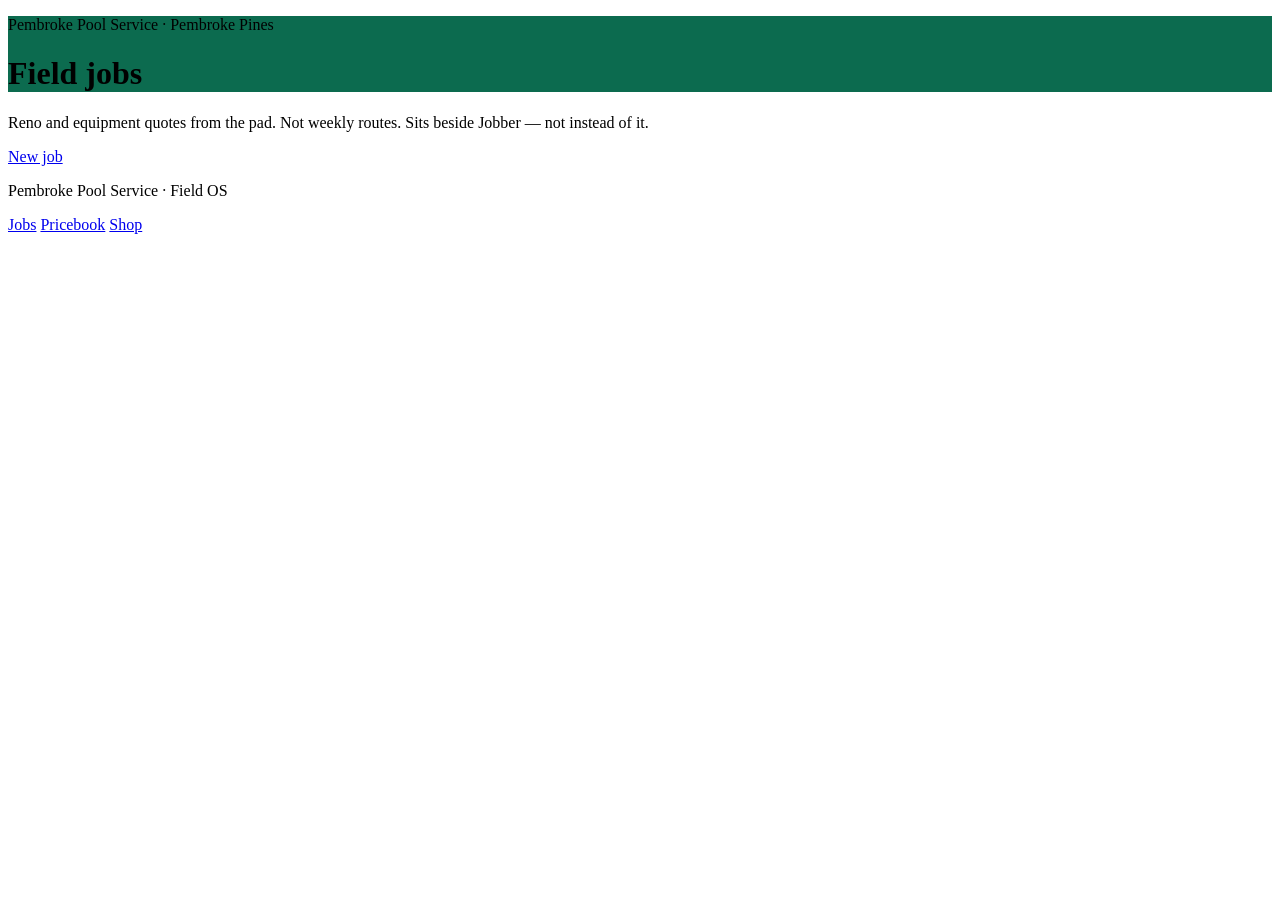
==== index.html @ 98e50438 "Add Field OS SPA HTML for home, jobs, and new job" ====
<!DOCTYPE html>
<html lang="en">
<head>
<meta charset="utf-8"/>
<meta name="viewport" content="width=device-width, initial-scale=1, maximum-scale=1"/>
<meta name="theme-color" content="#0C6B4F"/>
<title>Field OS — Pembroke Pool Service</title>
<meta name="description" content="Field quoting for Broward pool shops. Photo the pad, talk the scene, price the work. Sits beside Jobber."/>
<link rel="icon" href="/field-os-demo/icon.svg" sizes="any" type="image/svg+xml"/>
<link rel="stylesheet" href="/field-os-demo/app.css"/>
</head>
<body class="antialiased">
<div id="root">
<div class="min-h-dvh bg-pad-sand">
<div class="mx-auto flex min-h-dvh w-full max-w-phone flex-col border-x-2 border-pad-line/10 bg-pad-sand">
<header class="sticky top-0 z-20 border-b-4 px-4 pb-3 pt-4 text-white" style="background:#0C6B4F;border-color:#084536">
<p class="text-[11px] font-bold uppercase tracking-[0.16em] text-white/80">Pembroke Pool Service · Pembroke Pines</p>
<div class="mt-1 flex items-center gap-3"><h1 class="text-[22px] font-black leading-tight">Field jobs</h1></div>
</header>
<main class="flex-1 px-4 py-4">
<p class="mb-4 text-[15px] font-bold leading-snug">Reno and equipment quotes from the pad. Not weekly routes. Sits beside Jobber — not instead of it.</p>
<a class="mb-5 flex min-h-tap items-center justify-center rounded-2xl bg-pad-green text-[18px] font-black text-white" href="/field-os-demo/jobs/new/">New job</a>
<p class="mt-6 text-[12px] font-bold text-pad-ink/60">Pembroke Pool Service · Field OS</p>
</main>
<nav class="sticky bottom-0 grid grid-cols-3 gap-1 border-t-2 border-pad-line bg-pad-card p-2">
<a class="flex min-h-tap flex-col items-center justify-center rounded-xl text-[12px] font-black" href="/field-os-demo/">Jobs</a>
<a class="flex min-h-tap flex-col items-center justify-center rounded-xl text-[12px] font-black" href="/field-os-demo/pricebook/">Pricebook</a>
<a class="flex min-h-tap flex-col items-center justify-center rounded-xl text-[12px] font-black" href="/field-os-demo/settings/">Shop</a>
</nav>
</div>
</div>
</div>
<script src="/field-os-demo/app.js"></script>
</body>
</html>
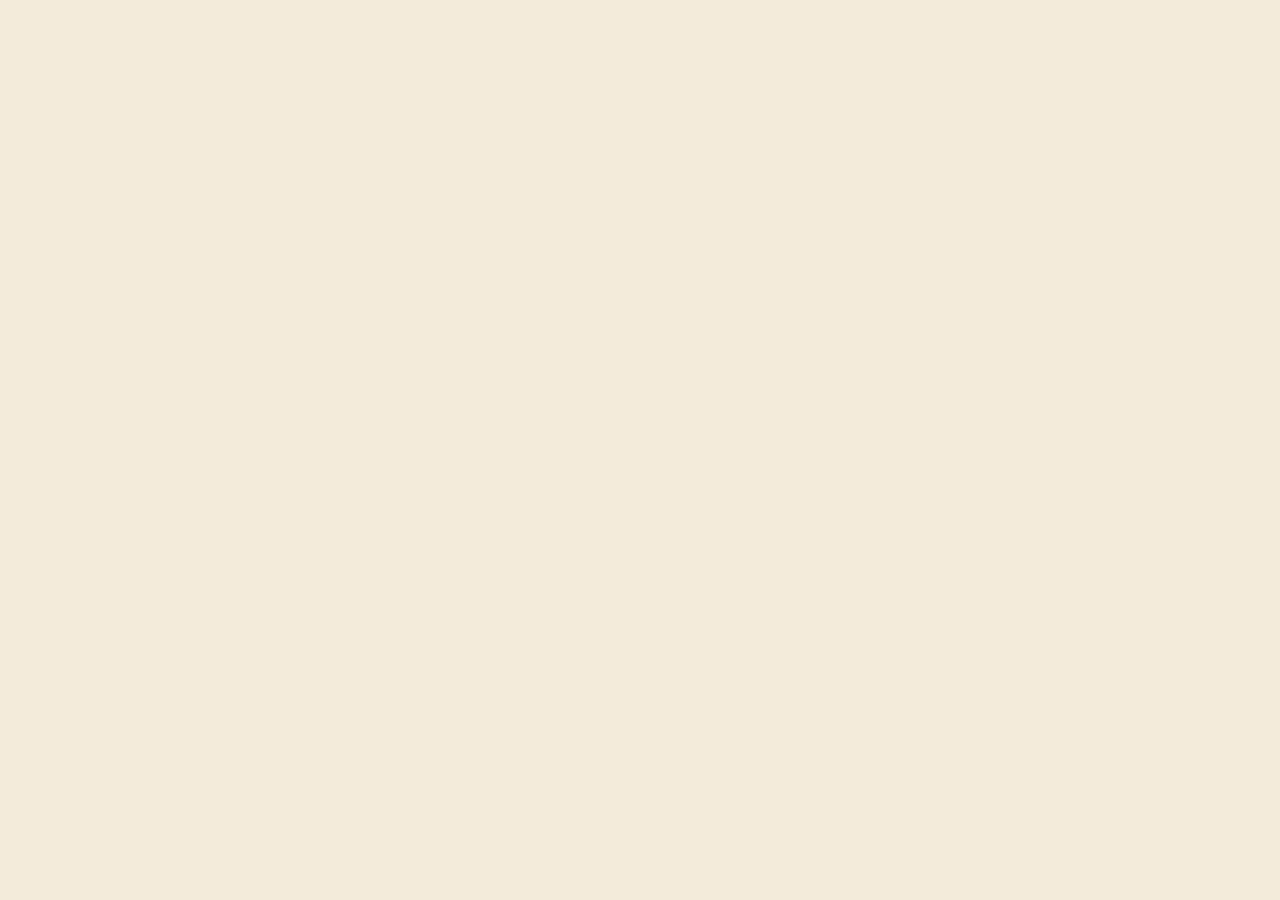
==== commit 7e6f4072: "Replace broken Next export with compact Field OS vanilla SPA for GitHub Pages" ====
--- a/index.html
+++ b/index.html
@@ -1,35 +1,16 @@
-<!DOCTYPE html>
+<!doctype html>
 <html lang="en">
 <head>
-<meta charset="utf-8"/>
-<meta name="viewport" content="width=device-width, initial-scale=1, maximum-scale=1"/>
-<meta name="theme-color" content="#0C6B4F"/>
-<title>Field OS — Pembroke Pool Service</title>
-<meta name="description" content="Field quoting for Broward pool shops. Photo the pad, talk the scene, price the work. Sits beside Jobber."/>
-<link rel="icon" href="/field-os-demo/icon.svg" sizes="any" type="image/svg+xml"/>
-<link rel="stylesheet" href="/field-os-demo/app.css"/>
+  <meta charset="utf-8">
+  <meta name="viewport" content="width=device-width, initial-scale=1, viewport-fit=cover">
+  <meta name="theme-color" content="#0C6B4F">
+  <meta name="apple-mobile-web-app-capable" content="yes">
+  <title>Field OS — Pembroke Pool Service</title>
+  <link rel="icon" href="./icon.svg" type="image/svg+xml">
+  <link rel="stylesheet" href="./styles.css">
 </head>
-<body class="antialiased">
-<div id="root">
-<div class="min-h-dvh bg-pad-sand">
-<div class="mx-auto flex min-h-dvh w-full max-w-phone flex-col border-x-2 border-pad-line/10 bg-pad-sand">
-<header class="sticky top-0 z-20 border-b-4 px-4 pb-3 pt-4 text-white" style="background:#0C6B4F;border-color:#084536">
-<p class="text-[11px] font-bold uppercase tracking-[0.16em] text-white/80">Pembroke Pool Service · Pembroke Pines</p>
-<div class="mt-1 flex items-center gap-3"><h1 class="text-[22px] font-black leading-tight">Field jobs</h1></div>
-</header>
-<main class="flex-1 px-4 py-4">
-<p class="mb-4 text-[15px] font-bold leading-snug">Reno and equipment quotes from the pad. Not weekly routes. Sits beside Jobber — not instead of it.</p>
-<a class="mb-5 flex min-h-tap items-center justify-center rounded-2xl bg-pad-green text-[18px] font-black text-white" href="/field-os-demo/jobs/new/">New job</a>
-<p class="mt-6 text-[12px] font-bold text-pad-ink/60">Pembroke Pool Service · Field OS</p>
-</main>
-<nav class="sticky bottom-0 grid grid-cols-3 gap-1 border-t-2 border-pad-line bg-pad-card p-2">
-<a class="flex min-h-tap flex-col items-center justify-center rounded-xl text-[12px] font-black" href="/field-os-demo/">Jobs</a>
-<a class="flex min-h-tap flex-col items-center justify-center rounded-xl text-[12px] font-black" href="/field-os-demo/pricebook/">Pricebook</a>
-<a class="flex min-h-tap flex-col items-center justify-center rounded-xl text-[12px] font-black" href="/field-os-demo/settings/">Shop</a>
-</nav>
-</div>
-</div>
-</div>
-<script src="/field-os-demo/app.js"></script>
+<body>
+  <div id="app"></div>
+  <script src="./app.js"></script>
 </body>
 </html>
--- a/styles.css
+++ b/styles.css
@@ -0,0 +1,283 @@
+:root {
+  --sand: #f3ebda;
+  --ink: #10221a;
+  --green: #0c6b4f;
+  --green-dark: #084536;
+  --card: #fffdf6;
+  --line: #10221a;
+  --rust: #b42318;
+  --muted: rgba(16, 34, 26, 0.62);
+  --tap: 48px;
+}
+*, *::before, *::after { box-sizing: border-box; }
+html, body {
+  margin: 0;
+  background: var(--sand);
+  color: var(--ink);
+  font-family: ui-sans-serif, system-ui, -apple-system, Segoe UI, Roboto, Helvetica, Arial, sans-serif;
+}
+body {
+  min-height: 100dvh;
+  -webkit-tap-highlight-color: transparent;
+}
+button, input, textarea, select { font: inherit; color: inherit; }
+a { color: inherit; text-decoration: none; }
+.sr { position: absolute; width: 1px; height: 1px; overflow: hidden; clip: rect(0,0,0,0); }
+.shell {
+  margin: 0 auto;
+  min-height: 100dvh;
+  max-width: 390px;
+  display: flex;
+  flex-direction: column;
+  background: var(--sand);
+  border-left: 2px solid rgba(16,34,26,.08);
+  border-right: 2px solid rgba(16,34,26,.08);
+}
+header.top {
+  position: sticky;
+  top: 0;
+  z-index: 20;
+  padding: 16px 16px 12px;
+  color: #fff;
+  background: var(--green);
+  border-bottom: 4px solid var(--green-dark);
+}
+header.top .kicker {
+  margin: 0;
+  font-size: 11px;
+  font-weight: 800;
+  letter-spacing: .16em;
+  text-transform: uppercase;
+  color: rgba(255,255,255,.8);
+}
+header.top .row { display: flex; align-items: center; gap: 12px; margin-top: 4px; }
+header.top h1 { margin: 0; font-size: 22px; line-height: 1.15; font-weight: 900; }
+.back {
+  display: flex;
+  align-items: center;
+  justify-content: center;
+  min-width: 44px;
+  height: 44px;
+  border: 0;
+  border-radius: 12px;
+  background: rgba(0,0,0,.2);
+  color: #fff;
+  font-size: 22px;
+  font-weight: 900;
+}
+main { flex: 1; padding: 16px; }
+nav.bottom {
+  position: sticky;
+  bottom: 0;
+  display: grid;
+  grid-template-columns: 1fr 1fr 1fr;
+  gap: 4px;
+  padding: 8px;
+  background: var(--card);
+  border-top: 2px solid var(--ink);
+}
+nav.bottom a, nav.bottom button {
+  min-height: var(--tap);
+  border: 0;
+  border-radius: 12px;
+  background: transparent;
+  font-size: 12px;
+  font-weight: 900;
+  display: flex;
+  align-items: center;
+  justify-content: center;
+}
+nav.bottom .on { background: var(--sand); }
+.lead { margin: 0 0 16px; font-size: 15px; font-weight: 700; line-height: 1.3; }
+.btn {
+  display: flex;
+  align-items: center;
+  justify-content: center;
+  width: 100%;
+  min-height: var(--tap);
+  border: 0;
+  border-radius: 16px;
+  padding: 0 14px;
+  font-size: 17px;
+  font-weight: 900;
+  cursor: pointer;
+}
+.btn-green { background: var(--green); color: #fff; }
+.btn-ink { background: var(--ink); color: #fff; }
+.btn-outline { background: transparent; border: 2px solid var(--ink); }
+.btn-rust { background: var(--rust); color: #fff; }
+.btn + .btn, .stack > * + * { margin-top: 10px; }
+.card {
+  display: block;
+  background: var(--card);
+  border: 2px solid var(--ink);
+  border-radius: 16px;
+  padding: 16px;
+}
+.card h3 { margin: 0; font-size: 18px; font-weight: 900; line-height: 1.2; }
+.muted { color: var(--muted); font-weight: 700; }
+.tiny { font-size: 12px; font-weight: 800; }
+.meta { margin: 8px 0 0; font-size: 13px; font-weight: 900; text-transform: uppercase; letter-spacing: .03em; }
+.money { margin: 4px 0 0; font-size: 16px; font-weight: 900; }
+.list { list-style: none; margin: 0; padding: 0; }
+.list > li + li { margin-top: 12px; }
+label.field { display: block; }
+label.field > span {
+  display: block;
+  margin-bottom: 4px;
+  font-size: 13px;
+  font-weight: 900;
+  text-transform: uppercase;
+}
+input[type=text], input[type=tel], input[type=number], input[type=color], textarea, select {
+  width: 100%;
+  min-height: var(--tap);
+  border: 2px solid var(--ink);
+  border-radius: 16px;
+  padding: 8px 12px;
+  background: #fff;
+  font-size: 17px;
+  font-weight: 700;
+}
+textarea { min-height: 112px; resize: vertical; }
+.form > * + * { margin-top: 12px; }
+.guide { list-style: none; margin: 0; padding: 0; }
+.guide li {
+  display: flex;
+  gap: 12px;
+  align-items: flex-start;
+  min-height: 48px;
+  margin-top: 8px;
+  padding: 10px 12px;
+  border: 2px solid rgba(16,34,26,.15);
+  border-radius: 16px;
+  background: rgba(255,255,255,.5);
+  font-size: 15px;
+  font-weight: 700;
+  line-height: 1.3;
+}
+.guide li.on { border-color: var(--green); background: #fff; }
+.guide li.done { border-color: rgba(12,107,79,.4); background: rgba(255,255,255,.7); }
+.num {
+  flex-shrink: 0;
+  width: 28px;
+  height: 28px;
+  margin-top: 2px;
+  border-radius: 999px;
+  background: var(--ink);
+  color: #fff;
+  font-size: 13px;
+  font-weight: 900;
+  display: flex;
+  align-items: center;
+  justify-content: center;
+}
+.guide li.on .num, .guide li.done .num { background: var(--green); }
+.photos { display: grid; grid-template-columns: 1fr 1fr; gap: 8px; }
+.photos figure {
+  position: relative;
+  margin: 0;
+  overflow: hidden;
+  border: 2px solid var(--ink);
+  border-radius: 16px;
+  background: #000;
+}
+.photos img { display: block; width: 100%; aspect-ratio: 4/3; object-fit: cover; }
+.x {
+  position: absolute;
+  top: 8px;
+  right: 8px;
+  min-width: 40px;
+  min-height: 40px;
+  border: 0;
+  border-radius: 12px;
+  background: var(--rust);
+  color: #fff;
+  font-weight: 900;
+}
+.addshot {
+  display: flex;
+  flex-direction: column;
+  align-items: center;
+  justify-content: center;
+  aspect-ratio: 4/3;
+  min-height: var(--tap);
+  border: 4px dashed var(--green);
+  border-radius: 16px;
+  background: #fff;
+  text-align: center;
+  font-weight: 900;
+  cursor: pointer;
+}
+.addshot .plus { font-size: 28px; line-height: 1; }
+.badge {
+  display: inline-flex;
+  align-items: center;
+  border-radius: 999px;
+  background: var(--ink);
+  color: #fff;
+  padding: 4px 12px;
+  font-size: 12px;
+  font-weight: 900;
+}
+.hrow { display: flex; justify-content: space-between; align-items: flex-end; gap: 8px; }
+.line {
+  background: #fff;
+  border: 2px solid var(--ink);
+  border-radius: 16px;
+  padding: 12px;
+}
+.line .top { display: flex; justify-content: space-between; gap: 8px; }
+.line h4 { margin: 0; font-size: 16px; font-weight: 900; line-height: 1.25; }
+.why { margin: 6px 0 0; font-size: 13px; font-weight: 600; color: var(--green-dark); }
+.grid3 { display: grid; grid-template-columns: 1fr 1fr 1fr; gap: 8px; margin-top: 8px; }
+.grid2 { display: grid; grid-template-columns: 1fr 1fr; gap: 8px; }
+.kill {
+  min-width: 40px;
+  min-height: 40px;
+  border: 0;
+  border-radius: 12px;
+  background: var(--ink);
+  color: #fff;
+}
+.sheet {
+  overflow: hidden;
+  margin-bottom: 24px;
+  border: 4px solid var(--green);
+  border-radius: 16px;
+  background: #fff;
+}
+.sheet-head { padding: 16px; color: #fff; }
+.sheet-head .k { margin: 0; font-size: 11px; font-weight: 900; letter-spacing: .18em; text-transform: uppercase; color: rgba(255,255,255,.8); }
+.sheet-head h2 { margin: 4px 0 0; font-size: 24px; font-weight: 900; line-height: 1.15; }
+.sheet-body { padding: 16px; }
+table { width: 100%; border-collapse: collapse; text-align: left; font-size: 13px; }
+th { padding: 8px 0; border-bottom: 2px solid var(--ink); font-size: 11px; font-weight: 900; text-transform: uppercase; }
+td { padding: 8px 4px 8px 0; border-bottom: 1px solid rgba(16,34,26,.15); font-weight: 700; vertical-align: top; }
+td.r, th.r { text-align: right; }
+.tot {
+  display: flex;
+  justify-content: space-between;
+  align-items: center;
+  margin-top: 12px;
+  padding-top: 12px;
+  border-top: 4px solid var(--green);
+  font-weight: 900;
+}
+.tot .big { font-size: 24px; }
+.hint { font-size: 13px; font-weight: 700; }
+.ok { text-align: center; font-size: 13px; font-weight: 800; }
+.cat { font-size: 13px; font-weight: 900; text-transform: uppercase; margin: 16px 0 8px; }
+.pb { display: flex; justify-content: space-between; gap: 8px; align-items: center; }
+.dash { border-style: dashed; }
+audio { width: 100%; }
+h2.sec { margin: 0 0 4px; font-size: 20px; font-weight: 900; }
+.space { margin-top: 20px; }
+.space-lg { margin-top: 32px; }
+.foot { margin-top: 24px; font-size: 12px; font-weight: 700; color: var(--muted); }
+@media print {
+  body { background: #fff !important; color: #000 !important; }
+  .no-print { display: none !important; }
+  .shell { max-width: none; border: 0; }
+  .sheet { box-shadow: none; border-radius: 0; }
+}
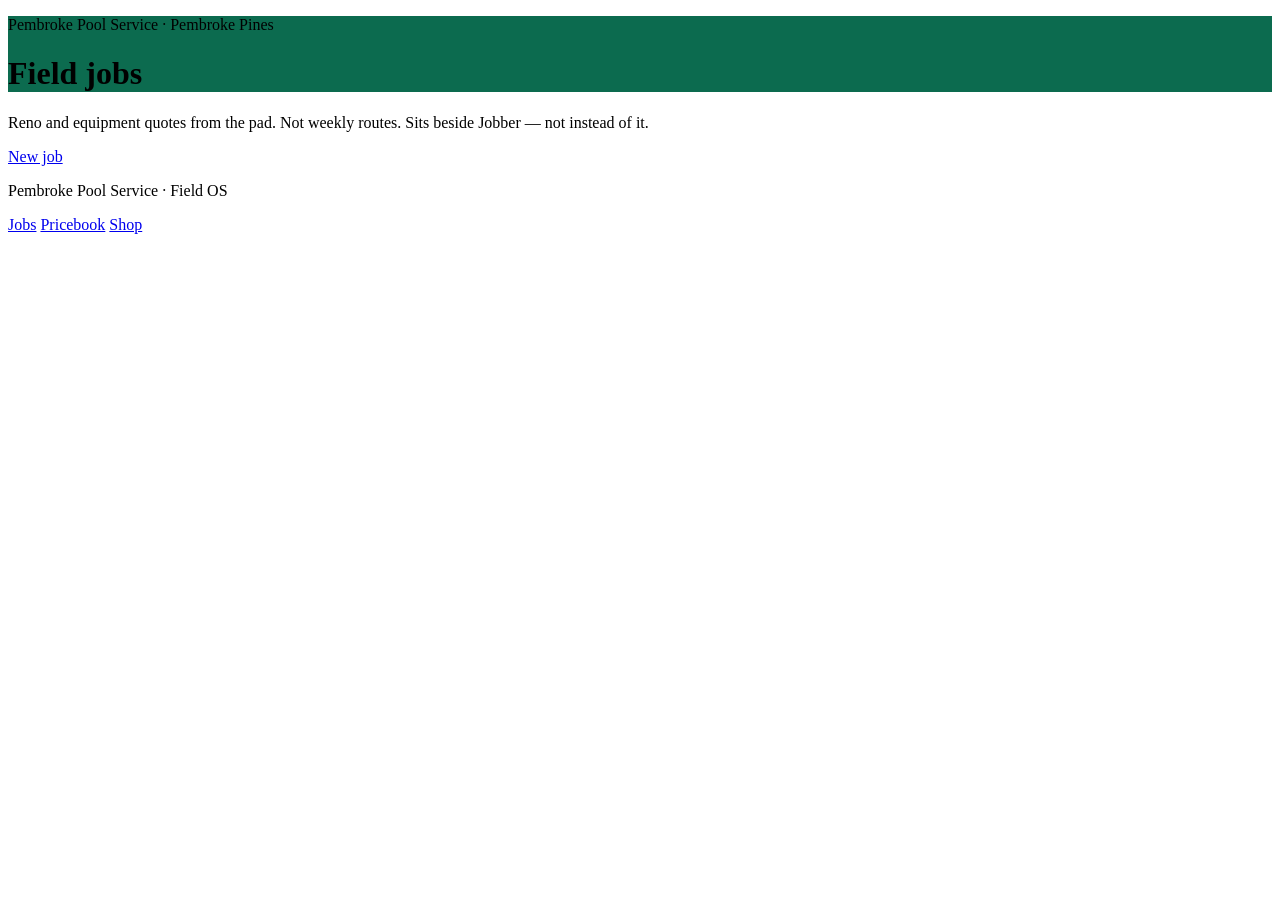
==== commit 3e157a14: "Restore Field OS homepage shell and load Preact from CDN" ====
--- a/index.html
+++ b/index.html
@@ -1,16 +1,35 @@
-<!doctype html>
+<!DOCTYPE html>
 <html lang="en">
 <head>
-  <meta charset="utf-8">
-  <meta name="viewport" content="width=device-width, initial-scale=1, viewport-fit=cover">
-  <meta name="theme-color" content="#0C6B4F">
-  <meta name="apple-mobile-web-app-capable" content="yes">
-  <title>Field OS — Pembroke Pool Service</title>
-  <link rel="icon" href="./icon.svg" type="image/svg+xml">
-  <link rel="stylesheet" href="./styles.css">
+<meta charset="utf-8"/>
+<meta name="viewport" content="width=device-width, initial-scale=1, maximum-scale=1"/>
+<meta name="theme-color" content="#0C6B4F"/>
+<title>Field OS — Pembroke Pool Service</title>
+<meta name="description" content="Field quoting for Broward pool shops. Photo the pad, talk the scene, price the work. Sits beside Jobber."/>
+<link rel="icon" href="/field-os-demo/icon.svg" sizes="any" type="image/svg+xml"/>
+<link rel="stylesheet" href="/field-os-demo/app.css"/>
 </head>
-<body>
-  <div id="app"></div>
-  <script src="./app.js"></script>
+<body class="antialiased">
+<div id="root">
+<div class="min-h-dvh bg-pad-sand">
+<div class="mx-auto flex min-h-dvh w-full max-w-phone flex-col border-x-2 border-pad-line/10 bg-pad-sand">
+<header class="sticky top-0 z-20 border-b-4 px-4 pb-3 pt-4 text-white" style="background:#0C6B4F;border-color:#084536">
+<p class="text-[11px] font-bold uppercase tracking-[0.16em] text-white/80">Pembroke Pool Service · Pembroke Pines</p>
+<div class="mt-1 flex items-center gap-3"><h1 class="text-[22px] font-black leading-tight">Field jobs</h1></div>
+</header>
+<main class="flex-1 px-4 py-4">
+<p class="mb-4 text-[15px] font-bold leading-snug">Reno and equipment quotes from the pad. Not weekly routes. Sits beside Jobber — not instead of it.</p>
+<a class="mb-5 flex min-h-tap items-center justify-center rounded-2xl bg-pad-green text-[18px] font-black text-white" href="/field-os-demo/jobs/new/">New job</a>
+<p class="mt-6 text-[12px] font-bold text-pad-ink/60">Pembroke Pool Service · Field OS</p>
+</main>
+<nav class="sticky bottom-0 grid grid-cols-3 gap-1 border-t-2 border-pad-line bg-pad-card p-2">
+<a class="flex min-h-tap flex-col items-center justify-center rounded-xl text-[12px] font-black" href="/field-os-demo/">Jobs</a>
+<a class="flex min-h-tap flex-col items-center justify-center rounded-xl text-[12px] font-black" href="/field-os-demo/pricebook/">Pricebook</a>
+<a class="flex min-h-tap flex-col items-center justify-center rounded-xl text-[12px] font-black" href="/field-os-demo/settings/">Shop</a>
+</nav>
+</div>
+</div>
+</div>
+<script type="module" src="/field-os-demo/app.js"></script>
 </body>
 </html>
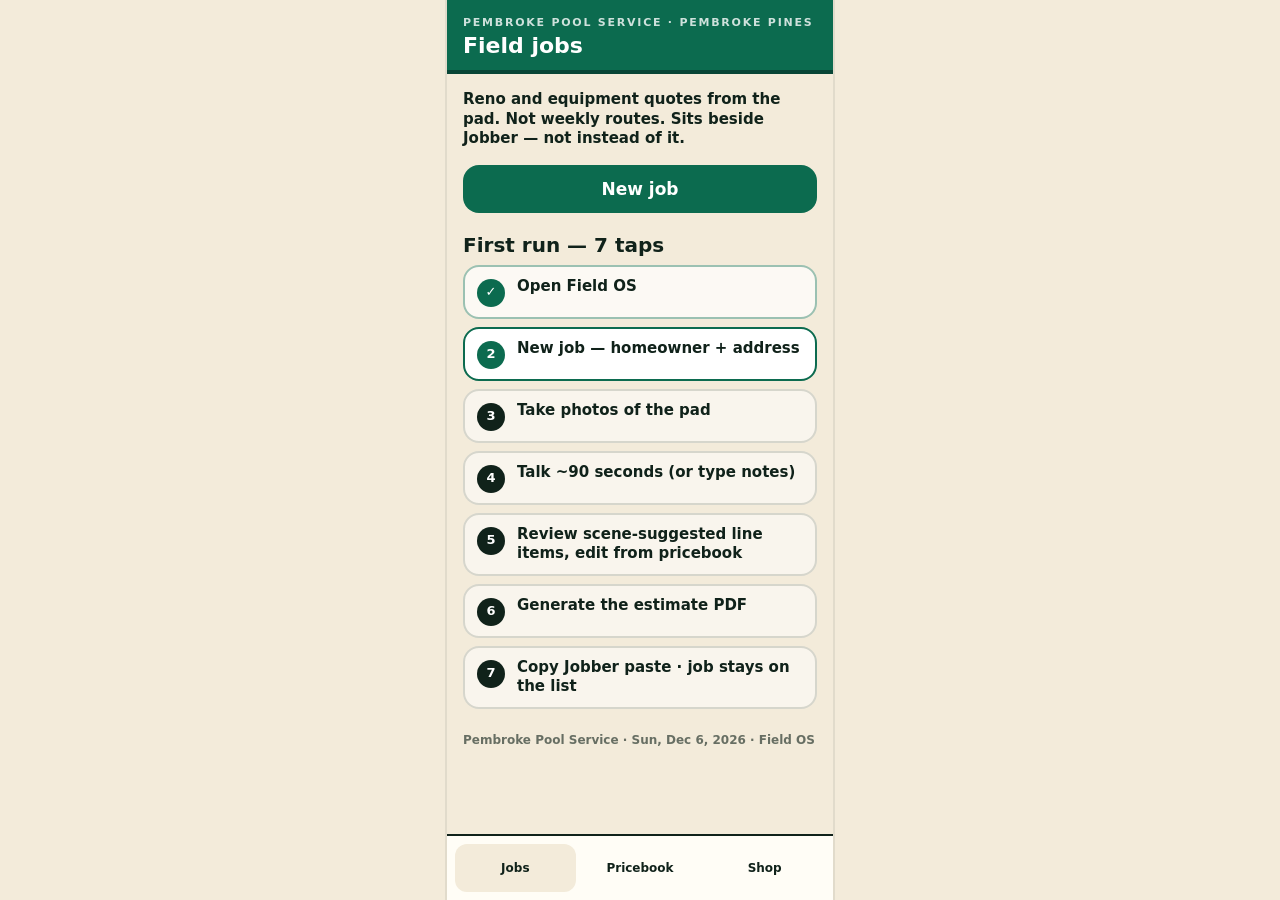
==== commit 6ec68d8a: "Overwrite index.html and 404.html with compact vanilla Field OS SPA" ====
--- a/index.html
+++ b/index.html
@@ -1,35 +1,16 @@
-<!DOCTYPE html>
+<!doctype html>
 <html lang="en">
 <head>
-<meta charset="utf-8"/>
-<meta name="viewport" content="width=device-width, initial-scale=1, maximum-scale=1"/>
-<meta name="theme-color" content="#0C6B4F"/>
-<title>Field OS — Pembroke Pool Service</title>
-<meta name="description" content="Field quoting for Broward pool shops. Photo the pad, talk the scene, price the work. Sits beside Jobber."/>
-<link rel="icon" href="/field-os-demo/icon.svg" sizes="any" type="image/svg+xml"/>
-<link rel="stylesheet" href="/field-os-demo/app.css"/>
+  <meta charset="utf-8">
+  <meta name="viewport" content="width=device-width, initial-scale=1, viewport-fit=cover">
+  <meta name="theme-color" content="#0C6B4F">
+  <meta name="apple-mobile-web-app-capable" content="yes">
+  <title>Field OS — Pembroke Pool Service</title>
+  <link rel="icon" href="./icon.svg" type="image/svg+xml">
+  <link rel="stylesheet" href="./styles.css">
 </head>
-<body class="antialiased">
-<div id="root">
-<div class="min-h-dvh bg-pad-sand">
-<div class="mx-auto flex min-h-dvh w-full max-w-phone flex-col border-x-2 border-pad-line/10 bg-pad-sand">
-<header class="sticky top-0 z-20 border-b-4 px-4 pb-3 pt-4 text-white" style="background:#0C6B4F;border-color:#084536">
-<p class="text-[11px] font-bold uppercase tracking-[0.16em] text-white/80">Pembroke Pool Service · Pembroke Pines</p>
-<div class="mt-1 flex items-center gap-3"><h1 class="text-[22px] font-black leading-tight">Field jobs</h1></div>
-</header>
-<main class="flex-1 px-4 py-4">
-<p class="mb-4 text-[15px] font-bold leading-snug">Reno and equipment quotes from the pad. Not weekly routes. Sits beside Jobber — not instead of it.</p>
-<a class="mb-5 flex min-h-tap items-center justify-center rounded-2xl bg-pad-green text-[18px] font-black text-white" href="/field-os-demo/jobs/new/">New job</a>
-<p class="mt-6 text-[12px] font-bold text-pad-ink/60">Pembroke Pool Service · Field OS</p>
-</main>
-<nav class="sticky bottom-0 grid grid-cols-3 gap-1 border-t-2 border-pad-line bg-pad-card p-2">
-<a class="flex min-h-tap flex-col items-center justify-center rounded-xl text-[12px] font-black" href="/field-os-demo/">Jobs</a>
-<a class="flex min-h-tap flex-col items-center justify-center rounded-xl text-[12px] font-black" href="/field-os-demo/pricebook/">Pricebook</a>
-<a class="flex min-h-tap flex-col items-center justify-center rounded-xl text-[12px] font-black" href="/field-os-demo/settings/">Shop</a>
-</nav>
-</div>
-</div>
-</div>
-<script type="module" src="/field-os-demo/app.js"></script>
+<body>
+  <div id="app"></div>
+  <script src="./app.js"></script>
 </body>
 </html>
--- a/styles.css
+++ b/styles.css
@@ -0,0 +1,283 @@
+:root {
+  --sand: #f3ebda;
+  --ink: #10221a;
+  --green: #0c6b4f;
+  --green-dark: #084536;
+  --card: #fffdf6;
+  --line: #10221a;
+  --rust: #b42318;
+  --muted: rgba(16, 34, 26, 0.62);
+  --tap: 48px;
+}
+*, *::before, *::after { box-sizing: border-box; }
+html, body {
+  margin: 0;
+  background: var(--sand);
+  color: var(--ink);
+  font-family: ui-sans-serif, system-ui, -apple-system, Segoe UI, Roboto, Helvetica, Arial, sans-serif;
+}
+body {
+  min-height: 100dvh;
+  -webkit-tap-highlight-color: transparent;
+}
+button, input, textarea, select { font: inherit; color: inherit; }
+a { color: inherit; text-decoration: none; }
+.sr { position: absolute; width: 1px; height: 1px; overflow: hidden; clip: rect(0,0,0,0); }
+.shell {
+  margin: 0 auto;
+  min-height: 100dvh;
+  max-width: 390px;
+  display: flex;
+  flex-direction: column;
+  background: var(--sand);
+  border-left: 2px solid rgba(16,34,26,.08);
+  border-right: 2px solid rgba(16,34,26,.08);
+}
+header.top {
+  position: sticky;
+  top: 0;
+  z-index: 20;
+  padding: 16px 16px 12px;
+  color: #fff;
+  background: var(--green);
+  border-bottom: 4px solid var(--green-dark);
+}
+header.top .kicker {
+  margin: 0;
+  font-size: 11px;
+  font-weight: 800;
+  letter-spacing: .16em;
+  text-transform: uppercase;
+  color: rgba(255,255,255,.8);
+}
+header.top .row { display: flex; align-items: center; gap: 12px; margin-top: 4px; }
+header.top h1 { margin: 0; font-size: 22px; line-height: 1.15; font-weight: 900; }
+.back {
+  display: flex;
+  align-items: center;
+  justify-content: center;
+  min-width: 44px;
+  height: 44px;
+  border: 0;
+  border-radius: 12px;
+  background: rgba(0,0,0,.2);
+  color: #fff;
+  font-size: 22px;
+  font-weight: 900;
+}
+main { flex: 1; padding: 16px; }
+nav.bottom {
+  position: sticky;
+  bottom: 0;
+  display: grid;
+  grid-template-columns: 1fr 1fr 1fr;
+  gap: 4px;
+  padding: 8px;
+  background: var(--card);
+  border-top: 2px solid var(--ink);
+}
+nav.bottom a, nav.bottom button {
+  min-height: var(--tap);
+  border: 0;
+  border-radius: 12px;
+  background: transparent;
+  font-size: 12px;
+  font-weight: 900;
+  display: flex;
+  align-items: center;
+  justify-content: center;
+}
+nav.bottom .on { background: var(--sand); }
+.lead { margin: 0 0 16px; font-size: 15px; font-weight: 700; line-height: 1.3; }
+.btn {
+  display: flex;
+  align-items: center;
+  justify-content: center;
+  width: 100%;
+  min-height: var(--tap);
+  border: 0;
+  border-radius: 16px;
+  padding: 0 14px;
+  font-size: 17px;
+  font-weight: 900;
+  cursor: pointer;
+}
+.btn-green { background: var(--green); color: #fff; }
+.btn-ink { background: var(--ink); color: #fff; }
+.btn-outline { background: transparent; border: 2px solid var(--ink); }
+.btn-rust { background: var(--rust); color: #fff; }
+.btn + .btn, .stack > * + * { margin-top: 10px; }
+.card {
+  display: block;
+  background: var(--card);
+  border: 2px solid var(--ink);
+  border-radius: 16px;
+  padding: 16px;
+}
+.card h3 { margin: 0; font-size: 18px; font-weight: 900; line-height: 1.2; }
+.muted { color: var(--muted); font-weight: 700; }
+.tiny { font-size: 12px; font-weight: 800; }
+.meta { margin: 8px 0 0; font-size: 13px; font-weight: 900; text-transform: uppercase; letter-spacing: .03em; }
+.money { margin: 4px 0 0; font-size: 16px; font-weight: 900; }
+.list { list-style: none; margin: 0; padding: 0; }
+.list > li + li { margin-top: 12px; }
+label.field { display: block; }
+label.field > span {
+  display: block;
+  margin-bottom: 4px;
+  font-size: 13px;
+  font-weight: 900;
+  text-transform: uppercase;
+}
+input[type=text], input[type=tel], input[type=number], input[type=color], textarea, select {
+  width: 100%;
+  min-height: var(--tap);
+  border: 2px solid var(--ink);
+  border-radius: 16px;
+  padding: 8px 12px;
+  background: #fff;
+  font-size: 17px;
+  font-weight: 700;
+}
+textarea { min-height: 112px; resize: vertical; }
+.form > * + * { margin-top: 12px; }
+.guide { list-style: none; margin: 0; padding: 0; }
+.guide li {
+  display: flex;
+  gap: 12px;
+  align-items: flex-start;
+  min-height: 48px;
+  margin-top: 8px;
+  padding: 10px 12px;
+  border: 2px solid rgba(16,34,26,.15);
+  border-radius: 16px;
+  background: rgba(255,255,255,.5);
+  font-size: 15px;
+  font-weight: 700;
+  line-height: 1.3;
+}
+.guide li.on { border-color: var(--green); background: #fff; }
+.guide li.done { border-color: rgba(12,107,79,.4); background: rgba(255,255,255,.7); }
+.num {
+  flex-shrink: 0;
+  width: 28px;
+  height: 28px;
+  margin-top: 2px;
+  border-radius: 999px;
+  background: var(--ink);
+  color: #fff;
+  font-size: 13px;
+  font-weight: 900;
+  display: flex;
+  align-items: center;
+  justify-content: center;
+}
+.guide li.on .num, .guide li.done .num { background: var(--green); }
+.photos { display: grid; grid-template-columns: 1fr 1fr; gap: 8px; }
+.photos figure {
+  position: relative;
+  margin: 0;
+  overflow: hidden;
+  border: 2px solid var(--ink);
+  border-radius: 16px;
+  background: #000;
+}
+.photos img { display: block; width: 100%; aspect-ratio: 4/3; object-fit: cover; }
+.x {
+  position: absolute;
+  top: 8px;
+  right: 8px;
+  min-width: 40px;
+  min-height: 40px;
+  border: 0;
+  border-radius: 12px;
+  background: var(--rust);
+  color: #fff;
+  font-weight: 900;
+}
+.addshot {
+  display: flex;
+  flex-direction: column;
+  align-items: center;
+  justify-content: center;
+  aspect-ratio: 4/3;
+  min-height: var(--tap);
+  border: 4px dashed var(--green);
+  border-radius: 16px;
+  background: #fff;
+  text-align: center;
+  font-weight: 900;
+  cursor: pointer;
+}
+.addshot .plus { font-size: 28px; line-height: 1; }
+.badge {
+  display: inline-flex;
+  align-items: center;
+  border-radius: 999px;
+  background: var(--ink);
+  color: #fff;
+  padding: 4px 12px;
+  font-size: 12px;
+  font-weight: 900;
+}
+.hrow { display: flex; justify-content: space-between; align-items: flex-end; gap: 8px; }
+.line {
+  background: #fff;
+  border: 2px solid var(--ink);
+  border-radius: 16px;
+  padding: 12px;
+}
+.line .top { display: flex; justify-content: space-between; gap: 8px; }
+.line h4 { margin: 0; font-size: 16px; font-weight: 900; line-height: 1.25; }
+.why { margin: 6px 0 0; font-size: 13px; font-weight: 600; color: var(--green-dark); }
+.grid3 { display: grid; grid-template-columns: 1fr 1fr 1fr; gap: 8px; margin-top: 8px; }
+.grid2 { display: grid; grid-template-columns: 1fr 1fr; gap: 8px; }
+.kill {
+  min-width: 40px;
+  min-height: 40px;
+  border: 0;
+  border-radius: 12px;
+  background: var(--ink);
+  color: #fff;
+}
+.sheet {
+  overflow: hidden;
+  margin-bottom: 24px;
+  border: 4px solid var(--green);
+  border-radius: 16px;
+  background: #fff;
+}
+.sheet-head { padding: 16px; color: #fff; }
+.sheet-head .k { margin: 0; font-size: 11px; font-weight: 900; letter-spacing: .18em; text-transform: uppercase; color: rgba(255,255,255,.8); }
+.sheet-head h2 { margin: 4px 0 0; font-size: 24px; font-weight: 900; line-height: 1.15; }
+.sheet-body { padding: 16px; }
+table { width: 100%; border-collapse: collapse; text-align: left; font-size: 13px; }
+th { padding: 8px 0; border-bottom: 2px solid var(--ink); font-size: 11px; font-weight: 900; text-transform: uppercase; }
+td { padding: 8px 4px 8px 0; border-bottom: 1px solid rgba(16,34,26,.15); font-weight: 700; vertical-align: top; }
+td.r, th.r { text-align: right; }
+.tot {
+  display: flex;
+  justify-content: space-between;
+  align-items: center;
+  margin-top: 12px;
+  padding-top: 12px;
+  border-top: 4px solid var(--green);
+  font-weight: 900;
+}
+.tot .big { font-size: 24px; }
+.hint { font-size: 13px; font-weight: 700; }
+.ok { text-align: center; font-size: 13px; font-weight: 800; }
+.cat { font-size: 13px; font-weight: 900; text-transform: uppercase; margin: 16px 0 8px; }
+.pb { display: flex; justify-content: space-between; gap: 8px; align-items: center; }
+.dash { border-style: dashed; }
+audio { width: 100%; }
+h2.sec { margin: 0 0 4px; font-size: 20px; font-weight: 900; }
+.space { margin-top: 20px; }
+.space-lg { margin-top: 32px; }
+.foot { margin-top: 24px; font-size: 12px; font-weight: 700; color: var(--muted); }
+@media print {
+  body { background: #fff !important; color: #000 !important; }
+  .no-print { display: none !important; }
+  .shell { max-width: none; border: 0; }
+  .sheet { box-shadow: none; border-radius: 0; }
+}
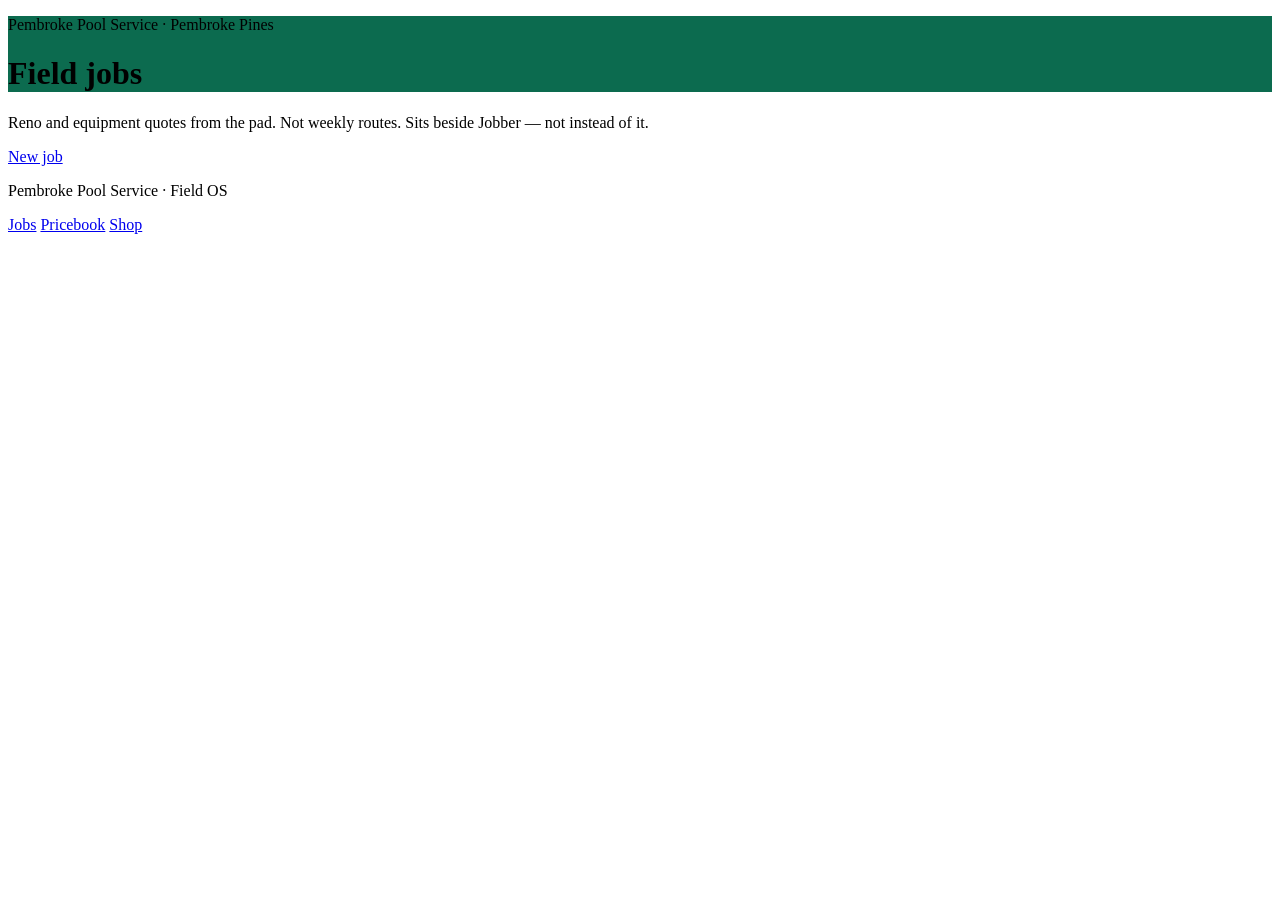
==== commit d9e4af13: "Put Field OS UI (New job / Pembroke) in static homepage HTML" ====
--- a/index.html
+++ b/index.html
@@ -1,16 +1,36 @@
-<!doctype html>
+<!DOCTYPE html>
 <html lang="en">
 <head>
-  <meta charset="utf-8">
-  <meta name="viewport" content="width=device-width, initial-scale=1, viewport-fit=cover">
-  <meta name="theme-color" content="#0C6B4F">
-  <meta name="apple-mobile-web-app-capable" content="yes">
-  <title>Field OS — Pembroke Pool Service</title>
-  <link rel="icon" href="./icon.svg" type="image/svg+xml">
-  <link rel="stylesheet" href="./styles.css">
+<meta charset="utf-8"/>
+<meta name="viewport" content="width=device-width, initial-scale=1, maximum-scale=1, viewport-fit=cover"/>
+<meta name="theme-color" content="#0C6B4F"/>
+<title>Field OS — Pembroke Pool Service</title>
+<meta name="description" content="Field quoting for Broward pool shops. Photo the pad, talk the scene, price the work. Sits beside Jobber."/>
+<link rel="icon" href="/field-os-demo/icon.svg" type="image/svg+xml"/>
+<link rel="stylesheet" href="/field-os-demo/styles.css"/>
+<link rel="stylesheet" href="/field-os-demo/app.css"/>
 </head>
 <body>
-  <div id="app"></div>
-  <script src="./app.js"></script>
+<div id="app">
+<div class="min-h-dvh bg-pad-sand">
+<div class="mx-auto flex min-h-dvh w-full max-w-phone flex-col border-x-2 border-pad-line/10 bg-pad-sand">
+<header class="sticky top-0 z-20 border-b-4 px-4 pb-3 pt-4 text-white" style="background:#0C6B4F;border-color:#084536">
+<p class="text-[11px] font-bold uppercase tracking-[0.16em] text-white/80">Pembroke Pool Service · Pembroke Pines</p>
+<div class="mt-1 flex items-center gap-3"><h1 class="text-[22px] font-black leading-tight">Field jobs</h1></div>
+</header>
+<main class="flex-1 px-4 py-4">
+<p class="mb-4 text-[15px] font-bold leading-snug">Reno and equipment quotes from the pad. Not weekly routes. Sits beside Jobber — not instead of it.</p>
+<a class="mb-5 flex min-h-tap items-center justify-center rounded-2xl bg-pad-green text-[18px] font-black text-white" href="/field-os-demo/jobs/new/">New job</a>
+<p class="mt-6 text-[12px] font-bold text-pad-ink/60">Pembroke Pool Service · Field OS</p>
+</main>
+<nav class="sticky bottom-0 grid grid-cols-3 gap-1 border-t-2 border-pad-line bg-pad-card p-2">
+<a class="flex min-h-tap flex-col items-center justify-center rounded-xl text-[12px] font-black" href="/field-os-demo/">Jobs</a>
+<a class="flex min-h-tap flex-col items-center justify-center rounded-xl text-[12px] font-black" href="/field-os-demo/pricebook/">Pricebook</a>
+<a class="flex min-h-tap flex-col items-center justify-center rounded-xl text-[12px] font-black" href="/field-os-demo/settings/">Shop</a>
+</nav>
+</div>
+</div>
+</div>
+<script src="/field-os-demo/app.js"></script>
 </body>
 </html>
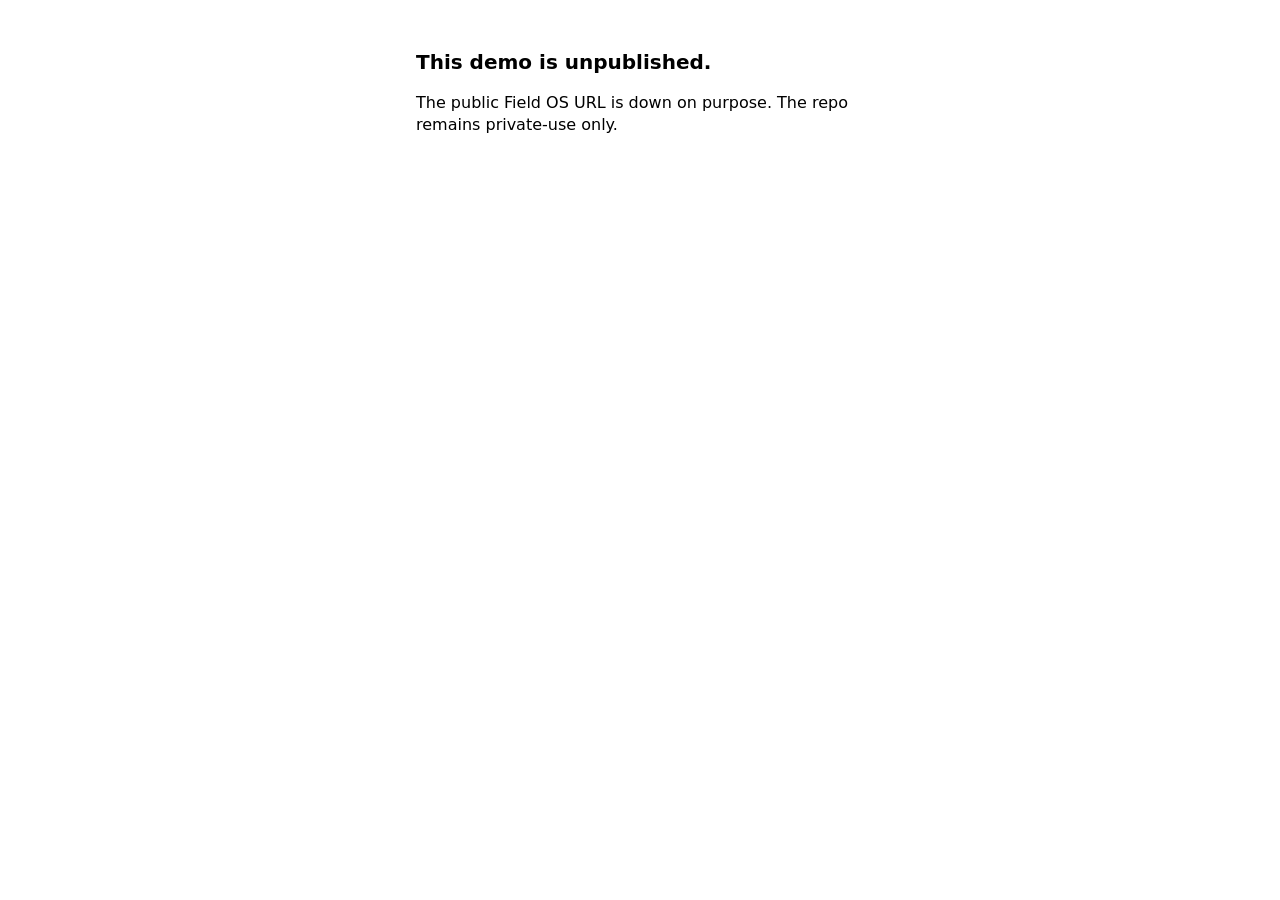
==== commit 4ef1c70e: "Unpublish public demo: replace Pages site with taken-down notice" ====
--- a/index.html
+++ b/index.html
@@ -2,35 +2,12 @@
 <html lang="en">
 <head>
 <meta charset="utf-8"/>
-<meta name="viewport" content="width=device-width, initial-scale=1, maximum-scale=1, viewport-fit=cover"/>
-<meta name="theme-color" content="#0C6B4F"/>
-<title>Field OS — Pembroke Pool Service</title>
-<meta name="description" content="Field quoting for Broward pool shops. Photo the pad, talk the scene, price the work. Sits beside Jobber."/>
-<link rel="icon" href="/field-os-demo/icon.svg" type="image/svg+xml"/>
-<link rel="stylesheet" href="/field-os-demo/styles.css"/>
-<link rel="stylesheet" href="/field-os-demo/app.css"/>
+<meta name="viewport" content="width=device-width, initial-scale=1"/>
+<title>Field OS demo unpublished</title>
+<meta name="robots" content="noindex"/>
 </head>
-<body>
-<div id="app">
-<div class="min-h-dvh bg-pad-sand">
-<div class="mx-auto flex min-h-dvh w-full max-w-phone flex-col border-x-2 border-pad-line/10 bg-pad-sand">
-<header class="sticky top-0 z-20 border-b-4 px-4 pb-3 pt-4 text-white" style="background:#0C6B4F;border-color:#084536">
-<p class="text-[11px] font-bold uppercase tracking-[0.16em] text-white/80">Pembroke Pool Service · Pembroke Pines</p>
-<div class="mt-1 flex items-center gap-3"><h1 class="text-[22px] font-black leading-tight">Field jobs</h1></div>
-</header>
-<main class="flex-1 px-4 py-4">
-<p class="mb-4 text-[15px] font-bold leading-snug">Reno and equipment quotes from the pad. Not weekly routes. Sits beside Jobber — not instead of it.</p>
-<a class="mb-5 flex min-h-tap items-center justify-center rounded-2xl bg-pad-green text-[18px] font-black text-white" href="/field-os-demo/jobs/new/">New job</a>
-<p class="mt-6 text-[12px] font-bold text-pad-ink/60">Pembroke Pool Service · Field OS</p>
-</main>
-<nav class="sticky bottom-0 grid grid-cols-3 gap-1 border-t-2 border-pad-line bg-pad-card p-2">
-<a class="flex min-h-tap flex-col items-center justify-center rounded-xl text-[12px] font-black" href="/field-os-demo/">Jobs</a>
-<a class="flex min-h-tap flex-col items-center justify-center rounded-xl text-[12px] font-black" href="/field-os-demo/pricebook/">Pricebook</a>
-<a class="flex min-h-tap flex-col items-center justify-center rounded-xl text-[12px] font-black" href="/field-os-demo/settings/">Shop</a>
-</nav>
-</div>
-</div>
-</div>
-<script src="/field-os-demo/app.js"></script>
+<body style="font-family:system-ui,sans-serif;max-width:28rem;margin:3rem auto;padding:0 1rem;line-height:1.4">
+<h1 style="font-size:1.25rem">This demo is unpublished.</h1>
+<p>The public Field OS URL is down on purpose. The repo remains private-use only.</p>
 </body>
 </html>
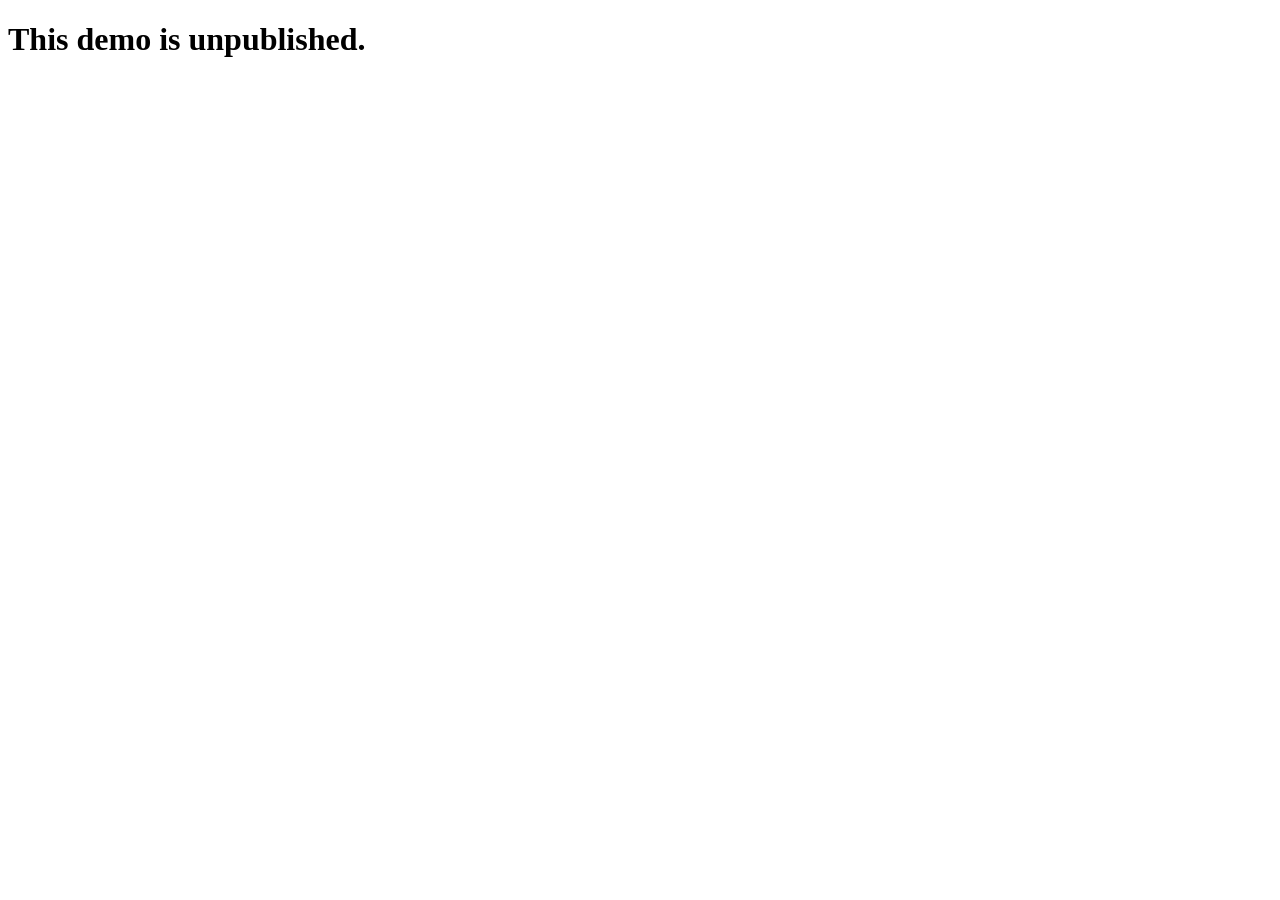
==== commit 03e969b4: "chore: replace public demo with unpublished stub" ====
--- a/index.html
+++ b/index.html
@@ -3,11 +3,10 @@
 <head>
 <meta charset="utf-8"/>
 <meta name="viewport" content="width=device-width, initial-scale=1"/>
-<title>Field OS demo unpublished</title>
-<meta name="robots" content="noindex"/>
+<meta name="robots" content="noindex,nofollow"/>
+<title>Unpublished</title>
 </head>
-<body style="font-family:system-ui,sans-serif;max-width:28rem;margin:3rem auto;padding:0 1rem;line-height:1.4">
-<h1 style="font-size:1.25rem">This demo is unpublished.</h1>
-<p>The public Field OS URL is down on purpose. The repo remains private-use only.</p>
+<body>
+<h1>This demo is unpublished.</h1>
 </body>
 </html>
